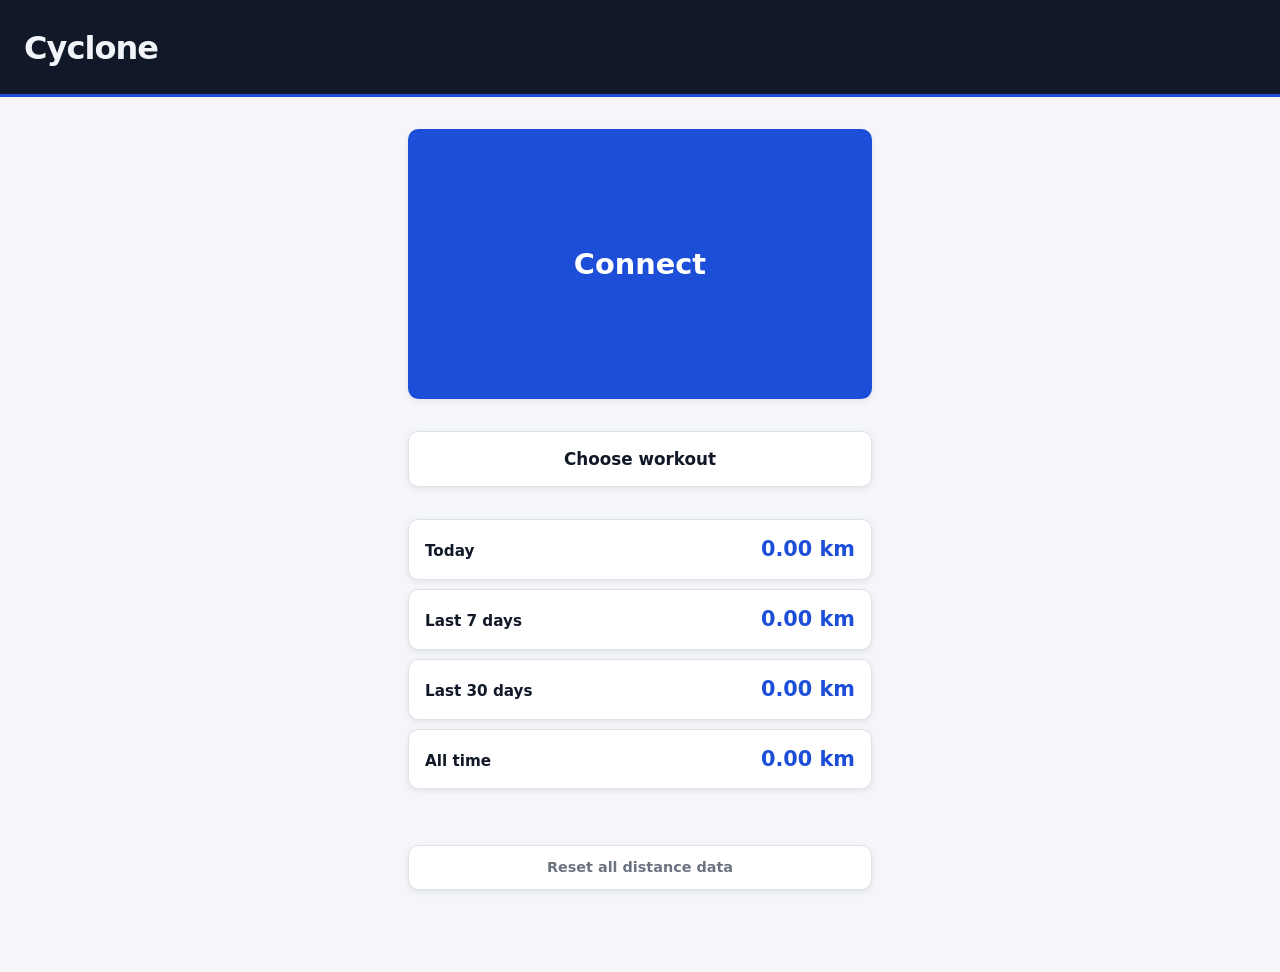
==== index.html @ 7801d795 "Simplify workout picker labels" ====
<!DOCTYPE html>
<html lang="en">
<head>
<meta charset="utf-8" />
<meta name="viewport" content="width=device-width, initial-scale=1" />
<meta name="color-scheme" content="light dark" />
<title>Cyclone</title>
<style>
  :root {
    --bg:       #f4f6f9;
    --fg:       #111827;
    --muted:    #6b7280;
    --accent:   #1d4ed8;
    --accent-fg:#ffffff;
    --border:   #dde2ea;
    --card:     #ffffff;
    --shadow:   0 2px 6px rgba(0,0,0,.08);
    --focus:    #dc2626;
    --radius:   .65rem;
    --header-bg:#111827;
    --header-fg:#f1f5f9;
    --danger:   #b91c1c;
  }
  @media (prefers-color-scheme: dark) {
    :root {
      --bg:       #0d1117;
      --fg:       #e6edf3;
      --muted:    #8b96a5;
      --accent:   #4493f8;
      --accent-fg:#040d21;
      --border:   #21262d;
      --card:     #161b22;
      --shadow:   0 2px 6px rgba(0,0,0,.45);
      --focus:    #f0b429;
      --header-bg:#010409;
      --header-fg:#e6edf3;
      --danger:   #ef4444;
    }
  }

  * { box-sizing: border-box; }
  body {
    margin: 0;
    background: var(--bg);
    color: var(--fg);
    font-family: system-ui, -apple-system, "Segoe UI", Arial, sans-serif;
    font-size: 1.05rem;
    line-height: 1.65;
  }

  #page-header {
    background: var(--header-bg);
    color: var(--header-fg);
    border-bottom: 3px solid var(--accent);
    padding: 1.4rem 1.5rem 1.2rem;
  }
  h1 {
    font-size: 2rem;
    font-weight: 800;
    letter-spacing: -.03em;
    margin: 0;
    color: var(--header-fg);
  }

  #page-main { max-width: 32rem; margin: 0 auto; padding: 2rem 1.5rem 4rem; }

  /* Big connect/stop button */
  #main-btn {
    font: inherit;
    font-weight: 800;
    font-size: 1.8rem;
    width: 100%;
    min-height: 30vh;
    padding: 1rem 1.5rem;
    border-radius: var(--radius);
    border: none;
    background: var(--accent);
    color: var(--accent-fg);
    box-shadow: var(--shadow);
    cursor: pointer;
    transition: opacity .15s, background .15s;
    margin-bottom: 2rem;
  }
  #main-btn.stop-mode { background: var(--danger); color: #fff; }
  #main-btn:hover:not(:disabled) { opacity: .85; }
  #main-btn:disabled { opacity: .38; cursor: default; }
  :focus-visible { outline: 3px solid var(--focus); outline-offset: 2px; }

  /* Workout audio */
  #audio-controls {
    display: grid;
    grid-template-columns: 1fr;
    gap: .75rem;
    margin-bottom: 2rem;
  }
  #audio-controls button {
    font: inherit;
    font-weight: 700;
    min-height: 3.5rem;
    padding: .7rem 1.2rem;
    border-radius: var(--radius);
    border: 1.5px solid var(--border);
    background: var(--card);
    color: var(--fg);
    box-shadow: var(--shadow);
    cursor: pointer;
  }
  #audio-controls button:hover { opacity: .75; }
  #play-btn {
    background: var(--accent) !important;
    color: var(--accent-fg) !important;
    border-color: var(--accent) !important;
  }
  [hidden] { display: none !important; }

  /* RPM display */
  #rpm-display {
    text-align: center;
    margin: 1rem 0 2rem;
  }
  #rpm-display[hidden] { display: none; }
  #rpm-label {
    font-size: .8rem;
    font-weight: 700;
    text-transform: uppercase;
    letter-spacing: .1em;
    color: var(--muted);
  }
  #rpm-value {
    font-size: 6rem;
    font-weight: 800;
    font-variant-numeric: tabular-nums;
    line-height: 1;
    color: var(--accent);
    letter-spacing: -.04em;
  }

  /* Distance stats */
  #stats { margin: 1.5rem 0; }
  .stat-row {
    display: flex;
    justify-content: space-between;
    align-items: baseline;
    padding: .75rem 1rem;
    background: var(--card);
    border: 1.5px solid var(--border);
    border-radius: var(--radius);
    box-shadow: var(--shadow);
    margin-bottom: .6rem;
  }
  .stat-label { font-weight: 600; font-size: .95rem; }
  .stat-value {
    font-size: 1.3rem;
    font-weight: 800;
    font-variant-numeric: tabular-nums;
    color: var(--accent);
  }

  /* Reset button */
  #reset-btn {
    font: inherit;
    font-weight: 600;
    font-size: .9rem;
    min-height: 2.8rem;
    padding: .55rem 1.2rem;
    border-radius: var(--radius);
    border: 1.5px solid var(--border);
    background: var(--card);
    color: var(--muted);
    box-shadow: var(--shadow);
    cursor: pointer;
    margin-top: 2rem;
    width: 100%;
    transition: opacity .15s;
  }
  #reset-btn:hover { opacity: .75; }

  .vh { position: absolute; width: 1px; height: 1px; overflow: hidden; clip: rect(0 0 0 0); white-space: nowrap; }
</style>
</head>
<body>
<div id="page-header">
  <h1>Cyclone</h1>
</div>

<div id="page-main">
  <button id="main-btn">Connect</button>

  <div id="audio-controls">
    <button id="choose-audio-btn" type="button">Choose workout</button>
    <input id="audio-file" type="file" accept="audio/mpeg,.mp3" hidden />
    <button id="play-btn" type="button" hidden>Play</button>
    <audio id="workout-audio" preload="metadata"></audio>
  </div>

  <div id="rpm-display" hidden>
    <div id="rpm-label">Cadence (RPM)</div>
    <div id="rpm-value">0</div>
  </div>

  <div id="stats">
    <div class="stat-row">
      <span class="stat-label">Today</span>
      <span class="stat-value" id="stat-today">0.00 km</span>
    </div>
    <div class="stat-row">
      <span class="stat-label">Last 7 days</span>
      <span class="stat-value" id="stat-week">0.00 km</span>
    </div>
    <div class="stat-row">
      <span class="stat-label">Last 30 days</span>
      <span class="stat-value" id="stat-month">0.00 km</span>
    </div>
    <div class="stat-row">
      <span class="stat-label">All time</span>
      <span class="stat-value" id="stat-alltime">0.00 km</span>
    </div>
  </div>

  <button id="reset-btn">Reset all distance data</button>
</div>

<p id="spoken" class="vh" aria-live="assertive" aria-atomic="true"></p>

<script>
"use strict";
const FTMS = 0x1826, IBD = 0x2ad2;
const $ = id => document.getElementById(id);

let device = null, char = null;
let connected = false;
let sessionDistanceM = 0;
let lastT = null;
let latestSpeed_kmh = 0;
let speakTimer = null;
let wakeLock = null;
let audioUrl = null;

async function acquireWakeLock() {
  if (!navigator.wakeLock) return;
  try { wakeLock = await navigator.wakeLock.request("screen"); } catch (e) {}
}
function releaseWakeLock() {
  if (wakeLock) { wakeLock.release(); wakeLock = null; }
}
// Re-acquire if the page becomes visible again (lock is dropped on page hide)
document.addEventListener("visibilitychange", () => {
  if (connected && document.visibilityState === "visible") acquireWakeLock();
});

function speak(text) {
  if (!text) return;
  const r = $("spoken");
  r.textContent = "";
  requestAnimationFrame(() => {
    r.textContent = text;
    // Clear after VoiceOver has had time to read it so it doesn't repeat on swipe
    clearTimeout(speakTimer);
    speakTimer = setTimeout(() => { r.textContent = ""; }, 6000);
  });
}

let lastBand = null;
function updateRpm(cadenceRpm) {
  const band = Math.round(cadenceRpm / 5) * 5;
  $("rpm-value").textContent = band;
  if (band !== lastBand) {
    lastBand = band;
    speak(`${band}`);
  }
}

function loadSessions() {
  try { const r = localStorage.getItem("cyclone-sessions"); if (r) return JSON.parse(r); } catch (e) {}
  return [];
}
function saveSessions(s) { localStorage.setItem("cyclone-sessions", JSON.stringify(s)); }
function todayStr() { return new Date().toISOString().slice(0, 10); }
function daysAgoStr(n) {
  const d = new Date(); d.setDate(d.getDate() - n);
  return d.toISOString().slice(0, 10);
}

function recordSession(km) {
  if (km <= 0) return;
  const sessions = loadSessions();
  sessions.push({ date: todayStr(), km: parseFloat(km.toFixed(3)) });
  saveSessions(sessions);
}

function computeStats() {
  const sessions = loadSessions();
  const today = todayStr(), seven = daysAgoStr(7), thirty = daysAgoStr(30);
  let todayKm = 0, weekKm = 0, monthKm = 0, allKm = 0;
  for (const s of sessions) {
    allKm += s.km;
    if (s.date === today) todayKm += s.km;
    if (s.date >= seven) weekKm += s.km;
    if (s.date >= thirty) monthKm += s.km;
  }
  return { todayKm, weekKm, monthKm, allKm };
}

function renderStats() {
  const { todayKm, weekKm, monthKm, allKm } = computeStats();
  $("stat-today").textContent   = `${todayKm.toFixed(2)} km`;
  $("stat-week").textContent    = `${weekKm.toFixed(2)} km`;
  $("stat-month").textContent   = `${monthKm.toFixed(2)} km`;
  $("stat-alltime").textContent = `${allKm.toFixed(2)} km`;
}

function parseBike(dv) {
  const flags = dv.getUint16(0, true); let o = 2; const out = {};
  const u16 = () => { const v = dv.getUint16(o, true); o += 2; return v; };
  const s16 = () => { const v = dv.getInt16(o, true); o += 2; return v; };
  const u24 = () => { const a = dv.getUint8(o), b = dv.getUint8(o+1), c = dv.getUint8(o+2); o += 3; return a|(b<<8)|(c<<16); };
  const u8  = () => { const v = dv.getUint8(o); o += 1; return v; };
  if (!(flags & 1))  out.speed_kmh   = u16() / 100;
  if (flags & 2)     u16();
  if (flags & 4)     out.cadence_rpm = u16() / 2;
  if (flags & 8)     u16();
  if (flags & 16)    out.distance_m  = u24();
  if (flags & 32)    s16();
  if (flags & 64)    out.power_w     = s16();
  if (flags & 128)   s16();
  if (flags & 256)   u16();
  if (flags & 512)   u8();
  return out;
}

function onData(e) {
  const m = parseBike(e.target.value);
  const now = performance.now() / 1000;
  if ("speed_kmh" in m) latestSpeed_kmh = m.speed_kmh;
  if ("cadence_rpm" in m) updateRpm(m.cadence_rpm);
  if ("distance_m" in m) {
    sessionDistanceM = m.distance_m;
  } else {
    const dt = lastT === null ? 0 : (now - lastT);
    if (dt > 0 && dt < 5) sessionDistanceM += (latestSpeed_kmh * 1000 / 3600) * dt;
  }
  lastT = now;
}

function setConnectedUI() {
  connected = true;
  acquireWakeLock();
  const btn = $("main-btn");
  btn.textContent = "Stop";
  btn.classList.add("stop-mode");
  btn.disabled = false;
  $("rpm-display").hidden = false;
  lastBand = null;
  $("rpm-value").textContent = "0";
}

function setDisconnectedUI() {
  connected = false;
  releaseWakeLock();
  const btn = $("main-btn");
  btn.textContent = "Connect";
  btn.classList.remove("stop-mode");
  btn.disabled = false;
  $("rpm-display").hidden = true;
}

function endSession() {
  const km = sessionDistanceM / 1000;
  recordSession(km);
  renderStats();
  speak(`Today: ${km.toFixed(2)} kilometres`);
}

async function connect() {
  if (!navigator.bluetooth) return;
  try {
    $("main-btn").disabled = true;
    const savedName = localStorage.getItem("cyclone-device-name");
    const filters = savedName
      ? [{ name: savedName }, { services: [FTMS] }, { namePrefix: "Sport01" }]
      : [{ services: [FTMS] }, { namePrefix: "Sport01" }];
    device = await navigator.bluetooth.requestDevice({ filters, optionalServices: [FTMS] });
    localStorage.setItem("cyclone-device-name", device.name || "");
    device.addEventListener("gattserverdisconnected", onUnexpectedDisconnect);
    const server = await device.gatt.connect();
    const svc    = await server.getPrimaryService(FTMS);
    char         = await svc.getCharacteristic(IBD);
    await char.startNotifications();
    char.addEventListener("characteristicvaluechanged", onData);
    sessionDistanceM = 0;
    lastT = null;
    latestSpeed_kmh = 0;
    setConnectedUI();
  } catch (err) {
    $("main-btn").disabled = false;
  }
}

function stop() {
  if (device && device.gatt && device.gatt.connected) {
    device.removeEventListener("gattserverdisconnected", onUnexpectedDisconnect);
    device.gatt.disconnect();
  }
  device = null; char = null;
  endSession();
  setDisconnectedUI();
}

function onUnexpectedDisconnect() {
  endSession();
  setDisconnectedUI();
}

function resetData() {
  localStorage.removeItem("cyclone-sessions");
  renderStats();
  speak("All distance data cleared.");
}

function chooseWorkout() {
  $("audio-file").click();
}

function loadWorkout(e) {
  const file = e.target.files && e.target.files[0];
  if (!file) return;

  const audio = $("workout-audio");
  audio.pause();
  if (audioUrl) URL.revokeObjectURL(audioUrl);
  audioUrl = URL.createObjectURL(file);
  audio.src = audioUrl;
  audio.load();

  const playBtn = $("play-btn");
  playBtn.textContent = "Play";
  playBtn.hidden = false;
  playBtn.setAttribute("aria-label", `Play ${workoutName(file)}`);
}

function workoutName(file) {
  return file.name.replace(/\.mp3$/i, "");
}

async function togglePlayback() {
  const audio = $("workout-audio");
  const playBtn = $("play-btn");
  if (audio.paused) {
    try { await audio.play(); } catch (e) {}
  } else {
    audio.pause();
  }
}

function updatePlaybackButton() {
  const audio = $("workout-audio");
  const playBtn = $("play-btn");
  const file = $("audio-file").files && $("audio-file").files[0];
  const action = audio.paused ? "Play" : "Pause";
  playBtn.textContent = action;
  playBtn.setAttribute("aria-label", file ? `${action} ${workoutName(file)}` : action);
}

$("main-btn").addEventListener("click", () => { if (connected) stop(); else connect(); });
$("reset-btn").addEventListener("click", resetData);
$("choose-audio-btn").addEventListener("click", chooseWorkout);
$("audio-file").addEventListener("change", loadWorkout);
$("play-btn").addEventListener("click", togglePlayback);
$("workout-audio").addEventListener("play", updatePlaybackButton);
$("workout-audio").addEventListener("pause", updatePlaybackButton);
$("workout-audio").addEventListener("ended", updatePlaybackButton);
renderStats();
</script>
</body>
</html>
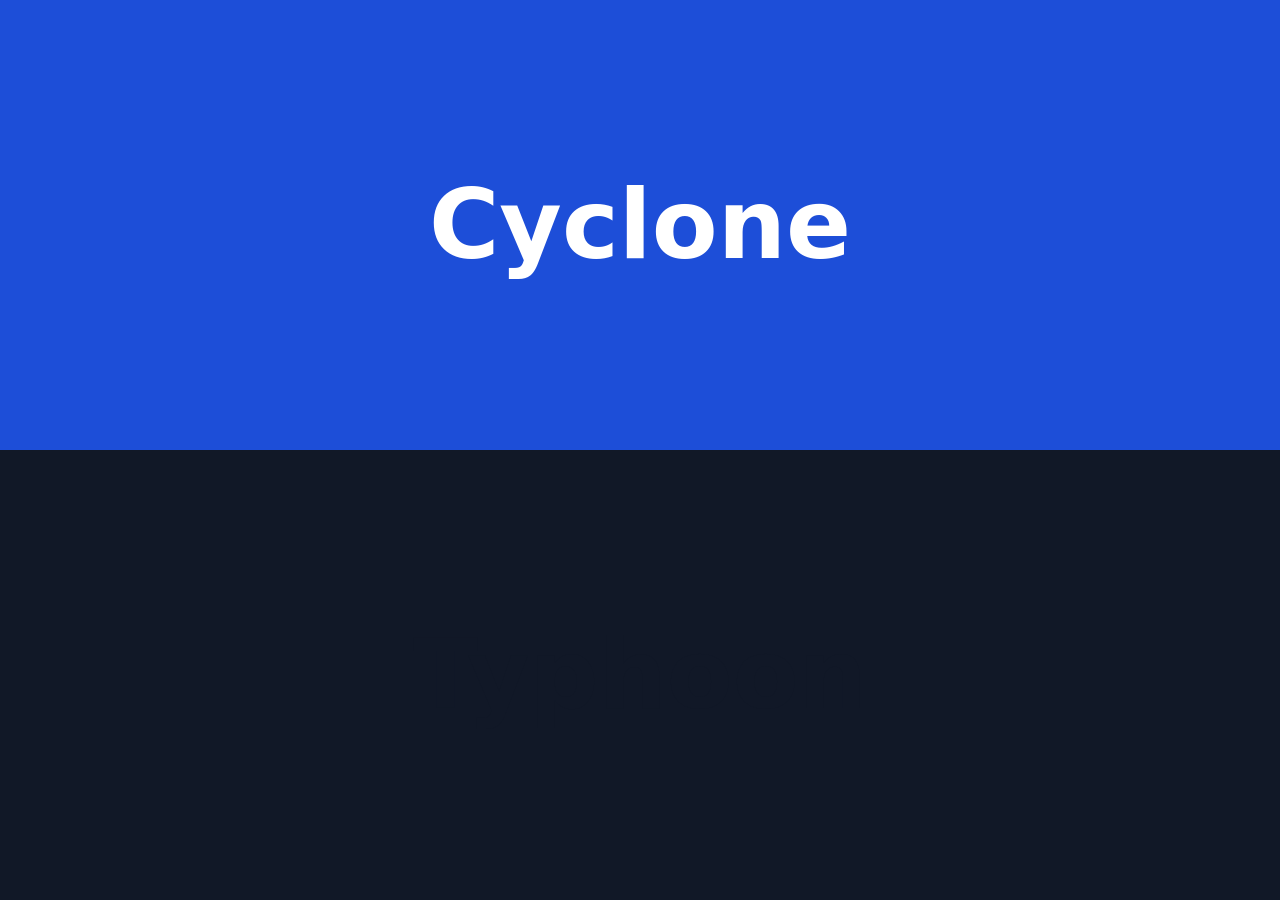
==== commit ef7dc55a: "Combine Cyclone and Typhoon under one home" ====
--- a/index.html
+++ b/index.html
@@ -7,469 +7,48 @@
 <title>Cyclone</title>
 <style>
   :root {
-    --bg:       #f4f6f9;
-    --fg:       #111827;
-    --muted:    #6b7280;
-    --accent:   #1d4ed8;
-    --accent-fg:#ffffff;
-    --border:   #dde2ea;
-    --card:     #ffffff;
-    --shadow:   0 2px 6px rgba(0,0,0,.08);
-    --focus:    #dc2626;
-    --radius:   .65rem;
-    --header-bg:#111827;
-    --header-fg:#f1f5f9;
-    --danger:   #b91c1c;
+    --bg: #f4f6f9;
+    --fg: #111827;
+    --accent: #1d4ed8;
+    --accent-fg: #ffffff;
+    --second: #111827;
   }
   @media (prefers-color-scheme: dark) {
     :root {
-      --bg:       #0d1117;
-      --fg:       #e6edf3;
-      --muted:    #8b96a5;
-      --accent:   #4493f8;
-      --accent-fg:#040d21;
-      --border:   #21262d;
-      --card:     #161b22;
-      --shadow:   0 2px 6px rgba(0,0,0,.45);
-      --focus:    #f0b429;
-      --header-bg:#010409;
-      --header-fg:#e6edf3;
-      --danger:   #ef4444;
+      --bg: #05080d;
+      --fg: #f3f4f6;
+      --accent: #60a5fa;
+      --accent-fg: #07111f;
+      --second: #161b22;
     }
   }
-
   * { box-sizing: border-box; }
-  body {
-    margin: 0;
-    background: var(--bg);
-    color: var(--fg);
-    font-family: system-ui, -apple-system, "Segoe UI", Arial, sans-serif;
-    font-size: 1.05rem;
-    line-height: 1.65;
+  html, body { width: 100%; height: 100%; margin: 0; }
+  body { background: var(--bg); }
+  main {
+    display: grid;
+    grid-template-rows: 1fr 1fr;
+    width: 100%;
+    min-height: 100%;
   }
-
-  #page-header {
-    background: var(--header-bg);
-    color: var(--header-fg);
-    border-bottom: 3px solid var(--accent);
-    padding: 1.4rem 1.5rem 1.2rem;
-  }
-  h1 {
-    font-size: 2rem;
-    font-weight: 800;
-    letter-spacing: -.03em;
-    margin: 0;
-    color: var(--header-fg);
-  }
-
-  #page-main { max-width: 32rem; margin: 0 auto; padding: 2rem 1.5rem 4rem; }
-
-  /* Big connect/stop button */
-  #main-btn {
-    font: inherit;
-    font-weight: 800;
-    font-size: 1.8rem;
+  button {
     width: 100%;
-    min-height: 30vh;
-    padding: 1rem 1.5rem;
-    border-radius: var(--radius);
-    border: none;
+    min-height: 50vh;
+    border: 0;
+    border-radius: 0;
     background: var(--accent);
     color: var(--accent-fg);
-    box-shadow: var(--shadow);
-    cursor: pointer;
-    transition: opacity .15s, background .15s;
-    margin-bottom: 2rem;
-  }
-  #main-btn.stop-mode { background: var(--danger); color: #fff; }
-  #main-btn:hover:not(:disabled) { opacity: .85; }
-  #main-btn:disabled { opacity: .38; cursor: default; }
-  :focus-visible { outline: 3px solid var(--focus); outline-offset: 2px; }
-
-  /* Workout audio */
-  #audio-controls {
-    display: grid;
-    grid-template-columns: 1fr;
-    gap: .75rem;
-    margin-bottom: 2rem;
-  }
-  #audio-controls button {
-    font: inherit;
-    font-weight: 700;
-    min-height: 3.5rem;
-    padding: .7rem 1.2rem;
-    border-radius: var(--radius);
-    border: 1.5px solid var(--border);
-    background: var(--card);
-    color: var(--fg);
-    box-shadow: var(--shadow);
+    font: 900 clamp(2.5rem, 12vw, 6rem)/1 system-ui, -apple-system, "Segoe UI", Arial, sans-serif;
     cursor: pointer;
   }
-  #audio-controls button:hover { opacity: .75; }
-  #play-btn {
-    background: var(--accent) !important;
-    color: var(--accent-fg) !important;
-    border-color: var(--accent) !important;
-  }
-  [hidden] { display: none !important; }
-
-  /* RPM display */
-  #rpm-display {
-    text-align: center;
-    margin: 1rem 0 2rem;
-  }
-  #rpm-display[hidden] { display: none; }
-  #rpm-label {
-    font-size: .8rem;
-    font-weight: 700;
-    text-transform: uppercase;
-    letter-spacing: .1em;
-    color: var(--muted);
-  }
-  #rpm-value {
-    font-size: 6rem;
-    font-weight: 800;
-    font-variant-numeric: tabular-nums;
-    line-height: 1;
-    color: var(--accent);
-    letter-spacing: -.04em;
-  }
-
-  /* Distance stats */
-  #stats { margin: 1.5rem 0; }
-  .stat-row {
-    display: flex;
-    justify-content: space-between;
-    align-items: baseline;
-    padding: .75rem 1rem;
-    background: var(--card);
-    border: 1.5px solid var(--border);
-    border-radius: var(--radius);
-    box-shadow: var(--shadow);
-    margin-bottom: .6rem;
-  }
-  .stat-label { font-weight: 600; font-size: .95rem; }
-  .stat-value {
-    font-size: 1.3rem;
-    font-weight: 800;
-    font-variant-numeric: tabular-nums;
-    color: var(--accent);
-  }
-
-  /* Reset button */
-  #reset-btn {
-    font: inherit;
-    font-weight: 600;
-    font-size: .9rem;
-    min-height: 2.8rem;
-    padding: .55rem 1.2rem;
-    border-radius: var(--radius);
-    border: 1.5px solid var(--border);
-    background: var(--card);
-    color: var(--muted);
-    box-shadow: var(--shadow);
-    cursor: pointer;
-    margin-top: 2rem;
-    width: 100%;
-    transition: opacity .15s;
-  }
-  #reset-btn:hover { opacity: .75; }
-
-  .vh { position: absolute; width: 1px; height: 1px; overflow: hidden; clip: rect(0 0 0 0); white-space: nowrap; }
+  button:last-child { background: var(--second); color: var(--fg); }
+  button:focus-visible { outline: .35rem solid #f0b429; outline-offset: -.35rem; }
 </style>
 </head>
 <body>
-<div id="page-header">
-  <h1>Cyclone</h1>
-</div>
-
-<div id="page-main">
-  <button id="main-btn">Connect</button>
-
-  <div id="audio-controls">
-    <button id="choose-audio-btn" type="button">Choose workout</button>
-    <input id="audio-file" type="file" accept="audio/mpeg,.mp3" hidden />
-    <button id="play-btn" type="button" hidden>Play</button>
-    <audio id="workout-audio" preload="metadata"></audio>
-  </div>
-
-  <div id="rpm-display" hidden>
-    <div id="rpm-label">Cadence (RPM)</div>
-    <div id="rpm-value">0</div>
-  </div>
-
-  <div id="stats">
-    <div class="stat-row">
-      <span class="stat-label">Today</span>
-      <span class="stat-value" id="stat-today">0.00 km</span>
-    </div>
-    <div class="stat-row">
-      <span class="stat-label">Last 7 days</span>
-      <span class="stat-value" id="stat-week">0.00 km</span>
-    </div>
-    <div class="stat-row">
-      <span class="stat-label">Last 30 days</span>
-      <span class="stat-value" id="stat-month">0.00 km</span>
-    </div>
-    <div class="stat-row">
-      <span class="stat-label">All time</span>
-      <span class="stat-value" id="stat-alltime">0.00 km</span>
-    </div>
-  </div>
-
-  <button id="reset-btn">Reset all distance data</button>
-</div>
-
-<p id="spoken" class="vh" aria-live="assertive" aria-atomic="true"></p>
-
-<script>
-"use strict";
-const FTMS = 0x1826, IBD = 0x2ad2;
-const $ = id => document.getElementById(id);
-
-let device = null, char = null;
-let connected = false;
-let sessionDistanceM = 0;
-let lastT = null;
-let latestSpeed_kmh = 0;
-let speakTimer = null;
-let wakeLock = null;
-let audioUrl = null;
-
-async function acquireWakeLock() {
-  if (!navigator.wakeLock) return;
-  try { wakeLock = await navigator.wakeLock.request("screen"); } catch (e) {}
-}
-function releaseWakeLock() {
-  if (wakeLock) { wakeLock.release(); wakeLock = null; }
-}
-// Re-acquire if the page becomes visible again (lock is dropped on page hide)
-document.addEventListener("visibilitychange", () => {
-  if (connected && document.visibilityState === "visible") acquireWakeLock();
-});
-
-function speak(text) {
-  if (!text) return;
-  const r = $("spoken");
-  r.textContent = "";
-  requestAnimationFrame(() => {
-    r.textContent = text;
-    // Clear after VoiceOver has had time to read it so it doesn't repeat on swipe
-    clearTimeout(speakTimer);
-    speakTimer = setTimeout(() => { r.textContent = ""; }, 6000);
-  });
-}
-
-let lastBand = null;
-function updateRpm(cadenceRpm) {
-  const band = Math.round(cadenceRpm / 5) * 5;
-  $("rpm-value").textContent = band;
-  if (band !== lastBand) {
-    lastBand = band;
-    speak(`${band}`);
-  }
-}
-
-function loadSessions() {
-  try { const r = localStorage.getItem("cyclone-sessions"); if (r) return JSON.parse(r); } catch (e) {}
-  return [];
-}
-function saveSessions(s) { localStorage.setItem("cyclone-sessions", JSON.stringify(s)); }
-function todayStr() { return new Date().toISOString().slice(0, 10); }
-function daysAgoStr(n) {
-  const d = new Date(); d.setDate(d.getDate() - n);
-  return d.toISOString().slice(0, 10);
-}
-
-function recordSession(km) {
-  if (km <= 0) return;
-  const sessions = loadSessions();
-  sessions.push({ date: todayStr(), km: parseFloat(km.toFixed(3)) });
-  saveSessions(sessions);
-}
-
-function computeStats() {
-  const sessions = loadSessions();
-  const today = todayStr(), seven = daysAgoStr(7), thirty = daysAgoStr(30);
-  let todayKm = 0, weekKm = 0, monthKm = 0, allKm = 0;
-  for (const s of sessions) {
-    allKm += s.km;
-    if (s.date === today) todayKm += s.km;
-    if (s.date >= seven) weekKm += s.km;
-    if (s.date >= thirty) monthKm += s.km;
-  }
-  return { todayKm, weekKm, monthKm, allKm };
-}
-
-function renderStats() {
-  const { todayKm, weekKm, monthKm, allKm } = computeStats();
-  $("stat-today").textContent   = `${todayKm.toFixed(2)} km`;
-  $("stat-week").textContent    = `${weekKm.toFixed(2)} km`;
-  $("stat-month").textContent   = `${monthKm.toFixed(2)} km`;
-  $("stat-alltime").textContent = `${allKm.toFixed(2)} km`;
-}
-
-function parseBike(dv) {
-  const flags = dv.getUint16(0, true); let o = 2; const out = {};
-  const u16 = () => { const v = dv.getUint16(o, true); o += 2; return v; };
-  const s16 = () => { const v = dv.getInt16(o, true); o += 2; return v; };
-  const u24 = () => { const a = dv.getUint8(o), b = dv.getUint8(o+1), c = dv.getUint8(o+2); o += 3; return a|(b<<8)|(c<<16); };
-  const u8  = () => { const v = dv.getUint8(o); o += 1; return v; };
-  if (!(flags & 1))  out.speed_kmh   = u16() / 100;
-  if (flags & 2)     u16();
-  if (flags & 4)     out.cadence_rpm = u16() / 2;
-  if (flags & 8)     u16();
-  if (flags & 16)    out.distance_m  = u24();
-  if (flags & 32)    s16();
-  if (flags & 64)    out.power_w     = s16();
-  if (flags & 128)   s16();
-  if (flags & 256)   u16();
-  if (flags & 512)   u8();
-  return out;
-}
-
-function onData(e) {
-  const m = parseBike(e.target.value);
-  const now = performance.now() / 1000;
-  if ("speed_kmh" in m) latestSpeed_kmh = m.speed_kmh;
-  if ("cadence_rpm" in m) updateRpm(m.cadence_rpm);
-  if ("distance_m" in m) {
-    sessionDistanceM = m.distance_m;
-  } else {
-    const dt = lastT === null ? 0 : (now - lastT);
-    if (dt > 0 && dt < 5) sessionDistanceM += (latestSpeed_kmh * 1000 / 3600) * dt;
-  }
-  lastT = now;
-}
-
-function setConnectedUI() {
-  connected = true;
-  acquireWakeLock();
-  const btn = $("main-btn");
-  btn.textContent = "Stop";
-  btn.classList.add("stop-mode");
-  btn.disabled = false;
-  $("rpm-display").hidden = false;
-  lastBand = null;
-  $("rpm-value").textContent = "0";
-}
-
-function setDisconnectedUI() {
-  connected = false;
-  releaseWakeLock();
-  const btn = $("main-btn");
-  btn.textContent = "Connect";
-  btn.classList.remove("stop-mode");
-  btn.disabled = false;
-  $("rpm-display").hidden = true;
-}
-
-function endSession() {
-  const km = sessionDistanceM / 1000;
-  recordSession(km);
-  renderStats();
-  speak(`Today: ${km.toFixed(2)} kilometres`);
-}
-
-async function connect() {
-  if (!navigator.bluetooth) return;
-  try {
-    $("main-btn").disabled = true;
-    const savedName = localStorage.getItem("cyclone-device-name");
-    const filters = savedName
-      ? [{ name: savedName }, { services: [FTMS] }, { namePrefix: "Sport01" }]
-      : [{ services: [FTMS] }, { namePrefix: "Sport01" }];
-    device = await navigator.bluetooth.requestDevice({ filters, optionalServices: [FTMS] });
-    localStorage.setItem("cyclone-device-name", device.name || "");
-    device.addEventListener("gattserverdisconnected", onUnexpectedDisconnect);
-    const server = await device.gatt.connect();
-    const svc    = await server.getPrimaryService(FTMS);
-    char         = await svc.getCharacteristic(IBD);
-    await char.startNotifications();
-    char.addEventListener("characteristicvaluechanged", onData);
-    sessionDistanceM = 0;
-    lastT = null;
-    latestSpeed_kmh = 0;
-    setConnectedUI();
-  } catch (err) {
-    $("main-btn").disabled = false;
-  }
-}
-
-function stop() {
-  if (device && device.gatt && device.gatt.connected) {
-    device.removeEventListener("gattserverdisconnected", onUnexpectedDisconnect);
-    device.gatt.disconnect();
-  }
-  device = null; char = null;
-  endSession();
-  setDisconnectedUI();
-}
-
-function onUnexpectedDisconnect() {
-  endSession();
-  setDisconnectedUI();
-}
-
-function resetData() {
-  localStorage.removeItem("cyclone-sessions");
-  renderStats();
-  speak("All distance data cleared.");
-}
-
-function chooseWorkout() {
-  $("audio-file").click();
-}
-
-function loadWorkout(e) {
-  const file = e.target.files && e.target.files[0];
-  if (!file) return;
-
-  const audio = $("workout-audio");
-  audio.pause();
-  if (audioUrl) URL.revokeObjectURL(audioUrl);
-  audioUrl = URL.createObjectURL(file);
-  audio.src = audioUrl;
-  audio.load();
-
-  const playBtn = $("play-btn");
-  playBtn.textContent = "Play";
-  playBtn.hidden = false;
-  playBtn.setAttribute("aria-label", `Play ${workoutName(file)}`);
-}
-
-function workoutName(file) {
-  return file.name.replace(/\.mp3$/i, "");
-}
-
-async function togglePlayback() {
-  const audio = $("workout-audio");
-  const playBtn = $("play-btn");
-  if (audio.paused) {
-    try { await audio.play(); } catch (e) {}
-  } else {
-    audio.pause();
-  }
-}
-
-function updatePlaybackButton() {
-  const audio = $("workout-audio");
-  const playBtn = $("play-btn");
-  const file = $("audio-file").files && $("audio-file").files[0];
-  const action = audio.paused ? "Play" : "Pause";
-  playBtn.textContent = action;
-  playBtn.setAttribute("aria-label", file ? `${action} ${workoutName(file)}` : action);
-}
-
-$("main-btn").addEventListener("click", () => { if (connected) stop(); else connect(); });
-$("reset-btn").addEventListener("click", resetData);
-$("choose-audio-btn").addEventListener("click", chooseWorkout);
-$("audio-file").addEventListener("change", loadWorkout);
-$("play-btn").addEventListener("click", togglePlayback);
-$("workout-audio").addEventListener("play", updatePlaybackButton);
-$("workout-audio").addEventListener("pause", updatePlaybackButton);
-$("workout-audio").addEventListener("ended", updatePlaybackButton);
-renderStats();
-</script>
+<main>
+  <button type="button" onclick="location.href='cyclone/'">Cyclone</button>
+  <button type="button" onclick="location.href='typhoon/'">Typhoon</button>
+</main>
 </body>
 </html>
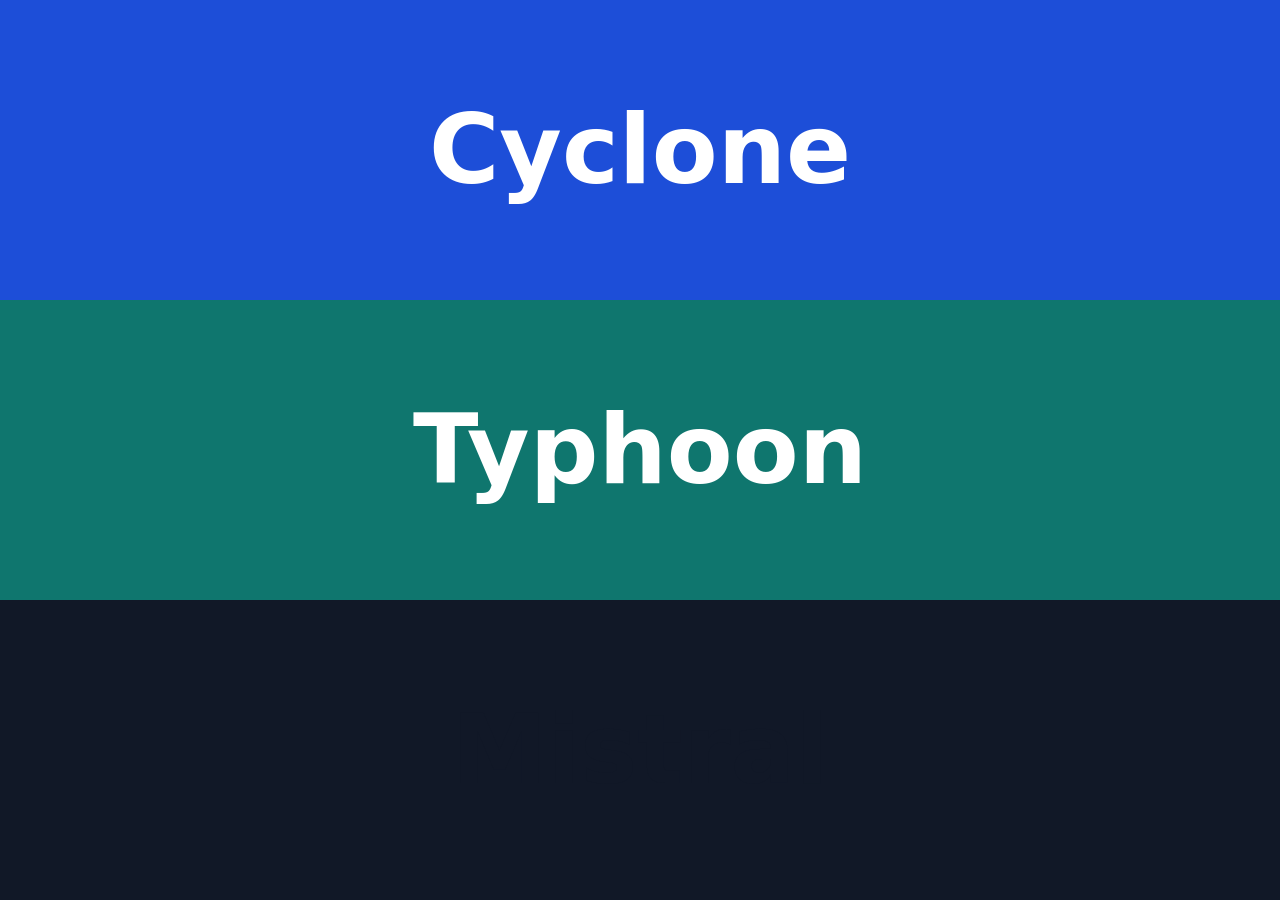
==== commit 9a6c1cb1: "Add Mistral distance-targeted workouts" ====
--- a/index.html
+++ b/index.html
@@ -25,15 +25,15 @@
   * { box-sizing: border-box; }
   html, body { width: 100%; height: 100%; margin: 0; }
   body { background: var(--bg); }
-  main {
+  #launcher {
     display: grid;
-    grid-template-rows: 1fr 1fr;
+    grid-template-rows: repeat(3, 1fr);
     width: 100%;
     min-height: 100%;
   }
   button {
     width: 100%;
-    min-height: 50vh;
+    min-height: calc(100vh / 3);
     border: 0;
     border-radius: 0;
     background: var(--accent);
@@ -41,14 +41,16 @@
     font: 900 clamp(2.5rem, 12vw, 6rem)/1 system-ui, -apple-system, "Segoe UI", Arial, sans-serif;
     cursor: pointer;
   }
+  button:nth-child(2) { background: #0f766e; color: #ffffff; }
   button:last-child { background: var(--second); color: var(--fg); }
   button:focus-visible { outline: .35rem solid #f0b429; outline-offset: -.35rem; }
 </style>
 </head>
 <body>
-<main>
+<div id="launcher">
   <button type="button" onclick="location.href='cyclone/'">Cyclone</button>
   <button type="button" onclick="location.href='typhoon/'">Typhoon</button>
-</main>
+  <button type="button" onclick="location.href='mistral/'">Mistral</button>
+</div>
 </body>
 </html>
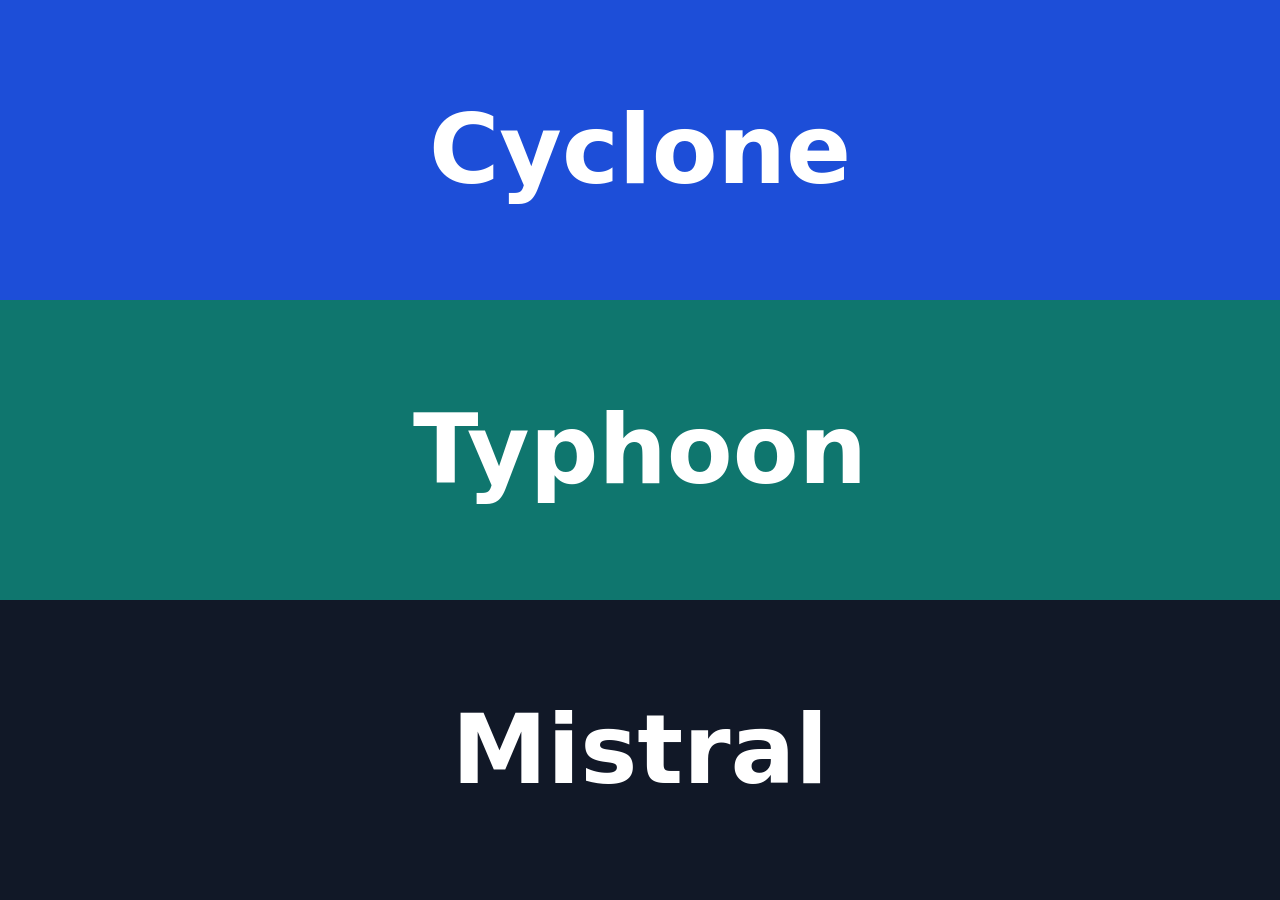
==== commit 0cd1d95d: "Combine workout sections with one persistent Bluetooth connection" ====
--- a/index.html
+++ b/index.html
@@ -5,52 +5,199 @@
 <meta name="viewport" content="width=device-width, initial-scale=1" />
 <meta name="color-scheme" content="light dark" />
 <title>Cyclone</title>
-<style>
-  :root {
-    --bg: #f4f6f9;
-    --fg: #111827;
-    --accent: #1d4ed8;
-    --accent-fg: #ffffff;
-    --second: #111827;
-  }
-  @media (prefers-color-scheme: dark) {
-    :root {
-      --bg: #05080d;
-      --fg: #f3f4f6;
-      --accent: #60a5fa;
-      --accent-fg: #07111f;
-      --second: #161b22;
-    }
-  }
-  * { box-sizing: border-box; }
-  html, body { width: 100%; height: 100%; margin: 0; }
-  body { background: var(--bg); }
-  #launcher {
-    display: grid;
-    grid-template-rows: repeat(3, 1fr);
-    width: 100%;
-    min-height: 100%;
-  }
-  button {
-    width: 100%;
-    min-height: calc(100vh / 3);
-    border: 0;
-    border-radius: 0;
-    background: var(--accent);
-    color: var(--accent-fg);
-    font: 900 clamp(2.5rem, 12vw, 6rem)/1 system-ui, -apple-system, "Segoe UI", Arial, sans-serif;
-    cursor: pointer;
-  }
-  button:nth-child(2) { background: #0f766e; color: #ffffff; }
-  button:last-child { background: var(--second); color: var(--fg); }
-  button:focus-visible { outline: .35rem solid #f0b429; outline-offset: -.35rem; }
-</style>
+<link rel="stylesheet" href="app.css?v=b545cc4811be" />
 </head>
 <body>
 <div id="launcher">
-  <button type="button" onclick="location.href='cyclone/'">Cyclone</button>
-  <button type="button" onclick="location.href='typhoon/'">Typhoon</button>
-  <button type="button" onclick="location.href='mistral/'">Mistral</button>
-</div>
+  <button type="button" id="open-cyclone" data-section="cyclone">Cyclone</button>
+  <button type="button" id="open-typhoon" data-section="typhoon">Typhoon</button>
+  <button type="button" id="open-mistral" data-section="mistral">Mistral</button>
+</div>
+<div id="cyclone-section" class="workout-section" hidden>
+<div id="cyclone-page-header">
+  <div id="cyclone-header-inner">
+    <button id="cyclone-home-btn" type="button">Back</button>
+    <h1>Cyclone</h1>
+  </div>
+</div>
+
+<div id="cyclone-page-main">
+  <button id="cyclone-main-btn">Connect</button>
+
+  <div id="cyclone-audio-controls">
+    <button id="cyclone-choose-audio-btn" type="button">Choose workout</button>
+    <input id="cyclone-audio-file" type="file" accept="audio/mpeg,.mp3" hidden />
+    <button id="cyclone-play-btn" type="button" hidden>Play</button>
+    <audio id="cyclone-workout-audio" preload="metadata"></audio>
+    <p id="cyclone-audio-status" hidden></p>
+  </div>
+
+  <div id="cyclone-rpm-display" hidden>
+    <div id="cyclone-rpm-label">Cadence (RPM)</div>
+    <div id="cyclone-rpm-value">0</div>
+  </div>
+
+  <div id="cyclone-stats">
+    <div class="stat-row">
+      <span class="stat-label">Today</span>
+      <span class="stat-value" id="cyclone-stat-today">0.00 km</span>
+    </div>
+    <div class="stat-row">
+      <span class="stat-label">Last 7 days</span>
+      <span class="stat-value" id="cyclone-stat-week">0.00 km</span>
+    </div>
+    <div class="stat-row">
+      <span class="stat-label">Last 30 days</span>
+      <span class="stat-value" id="cyclone-stat-month">0.00 km</span>
+    </div>
+    <div class="stat-row">
+      <span class="stat-label">All time</span>
+      <span class="stat-value" id="cyclone-stat-alltime">0.00 km</span>
+    </div>
+  </div>
+
+  <button id="cyclone-reset-btn">Reset all distance data</button>
+</div>
+
+<p id="cyclone-spoken" class="vh" aria-live="assertive" aria-atomic="true"></p>
+</div>
+
+<div id="typhoon-section" class="workout-section" hidden>
+<div id="typhoon-spoken" class="vh" aria-live="assertive" aria-atomic="true"></div>
+<audio id="typhoon-music" preload="auto"></audio>
+<audio id="typhoon-music-preload" preload="auto"></audio>
+
+<div id="typhoon-page-header">
+  <div id="typhoon-header-inner">
+    <button id="typhoon-home-btn" type="button">Back</button>
+    <h1>Typhoon</h1>
+  </div>
+</div>
+
+<div id="typhoon-page-main">
+  <section id="typhoon-setup-section">
+    <div id="typhoon-duration-grid" class="duration-grid">
+      <button class="duration-choice" type="button" data-minutes="3">3 minutes</button>
+      <button class="duration-choice" type="button" data-minutes="5">5 minutes</button>
+      <button class="duration-choice" type="button" data-minutes="8">8 minutes</button>
+      <button class="duration-choice" type="button" data-minutes="10">10 minutes</button>
+    </div>
+    <p id="typhoon-unsupported" class="vh" hidden>This browser does not provide Web Bluetooth.</p>
+  </section>
+
+  <button id="typhoon-main-action" type="button" hidden>Connect</button>
+
+  <section id="typhoon-countdown-section" hidden>
+    <div id="typhoon-countdown" aria-hidden="true">3</div>
+  </section>
+
+  <section id="typhoon-workout-section" hidden>
+    <div id="typhoon-workout-clock" aria-label="Time remaining">0:00</div>
+    <div id="typhoon-countdown-message" aria-hidden="true" hidden></div>
+    <div id="typhoon-cadence-display">
+      <div id="typhoon-cadence-label">Cadence (RPM)</div>
+      <div id="typhoon-live-cadence-value">0</div>
+    </div>
+    <div class="workout-actions">
+      <button id="typhoon-next-song" type="button">Next song</button>
+    </div>
+  </section>
+
+  <section id="typhoon-results-section" hidden>
+    <h2 id="typhoon-results-heading" tabindex="-1">Workout results</h2>
+    <ul id="typhoon-comparison-list" class="comparison-list"></ul>
+  </section>
+
+  <section id="typhoon-distance-section" hidden>
+    <h2 id="typhoon-distance-heading">Distance</h2>
+    <div class="stat-row"><span class="stat-label">This workout</span><span class="stat-value" id="typhoon-distance-workout">0.00 kilometres</span></div>
+    <div class="stat-row"><span class="stat-label">Last 7 days</span><span class="stat-value" id="typhoon-distance-week">0.00 kilometres</span></div>
+    <div class="stat-row"><span class="stat-label">Last 30 days</span><span class="stat-value" id="typhoon-distance-month">0.00 kilometres</span></div>
+    <div class="stat-row"><span class="stat-label">All time</span><span class="stat-value" id="typhoon-distance-all">0.00 kilometres</span></div>
+  </section>
+
+  <div id="typhoon-post-workout-actions" hidden>
+    <button id="typhoon-another-workout" type="button">Another workout</button>
+    <button id="typhoon-reset-history" type="button">Reset all data</button>
+    <form id="typhoon-weight-editor" hidden>
+      <label for="typhoon-weight-kg-input">Weight in kilograms</label>
+      <input id="typhoon-weight-kg-input" type="number" inputmode="decimal" min="30" max="250" step="0.1" />
+      <div class="weight-actions">
+        <button type="submit">Save weight</button>
+        <button id="typhoon-cancel-weight" type="button">Cancel</button>
+      </div>
+    </form>
+    <button id="typhoon-update-weight" type="button">Update weight</button>
+  </div>
+</div>
+</div>
+
+<div id="mistral-section" class="workout-section" hidden>
+<div id="mistral-page-header">
+  <div id="mistral-header-inner">
+    <button id="mistral-home-btn" type="button">Back</button>
+    <h1>Mistral</h1>
+  </div>
+</div>
+
+<div id="mistral-page-main">
+  <div id="mistral-distance-setup">
+    <div class="distance-grid" aria-label="Choose distance">
+      <button class="distance-choice" type="button" data-distance="5">5 miles</button>
+      <button class="distance-choice" type="button" data-distance="10">10 miles</button>
+      <button class="distance-choice" type="button" data-distance="15">15 miles</button>
+      <button class="distance-choice" type="button" data-distance="20">20 miles</button>
+      <button class="distance-choice" type="button" data-distance="25">25 miles</button>
+      <button class="distance-choice" type="button" data-distance="30">30 miles</button>
+    </div>
+    <button id="mistral-unit-btn" type="button">Switch to KM</button>
+  </div>
+  <div id="mistral-workout-screen" hidden>
+  <button id="mistral-main-btn">Connect</button>
+
+  <div id="mistral-audio-controls">
+    <button id="mistral-choose-audio-btn" type="button">Choose workout</button>
+    <input id="mistral-audio-file" type="file" accept="audio/mpeg,.mp3" hidden />
+    <button id="mistral-play-btn" type="button" hidden>Play</button>
+    <audio id="mistral-workout-audio" preload="metadata"></audio>
+    <p id="mistral-audio-status" hidden></p>
+  </div>
+
+  <p id="mistral-distance-progress"></p>
+
+  <div id="mistral-rpm-display" hidden>
+    <div id="mistral-rpm-label">Cadence (RPM)</div>
+    <div id="mistral-rpm-value">0</div>
+  </div>
+
+  <div id="mistral-stats">
+    <div class="stat-row">
+      <span class="stat-label">Today</span>
+      <span class="stat-value" id="mistral-stat-today">0.00 km</span>
+    </div>
+    <div class="stat-row">
+      <span class="stat-label">Last 7 days</span>
+      <span class="stat-value" id="mistral-stat-week">0.00 km</span>
+    </div>
+    <div class="stat-row">
+      <span class="stat-label">Last 30 days</span>
+      <span class="stat-value" id="mistral-stat-month">0.00 km</span>
+    </div>
+    <div class="stat-row">
+      <span class="stat-label">All time</span>
+      <span class="stat-value" id="mistral-stat-alltime">0.00 km</span>
+    </div>
+  </div>
+
+  <button id="mistral-reset-btn">Reset all distance data</button>
+  <button id="mistral-change-distance-btn" type="button">Choose distance</button>
+  </div>
+</div>
+
+<p id="mistral-cadence-spoken" class="vh" aria-live="polite" aria-atomic="true"></p>
+<p id="mistral-spoken" class="vh" aria-live="assertive" aria-atomic="true"></p>
+</div>
+
+<script src="app.js?v=b545cc4811be"></script>
 </body>
 </html>
--- a/app.css
+++ b/app.css
@@ -0,0 +1,536 @@
+
+  :root {
+    --bg: #f4f6f9;
+    --fg: #111827;
+    --accent: #1d4ed8;
+    --accent-fg: #ffffff;
+    --second: #111827;
+  }
+  @media (prefers-color-scheme: dark) {
+    :root {
+      --bg: #05080d;
+      --fg: #f3f4f6;
+      --accent: #60a5fa;
+      --accent-fg: #07111f;
+      --second: #161b22;
+    }
+  }
+  * { box-sizing: border-box; }
+  html, body { width: 100%; height: 100%; margin: 0; }
+  body { background: var(--bg); }
+  #launcher {
+    display: grid;
+    grid-template-rows: repeat(3, 1fr);
+    width: 100%;
+    min-height: 100%;
+  }
+  #launcher button {
+    width: 100%;
+    min-height: calc(100vh / 3);
+    border: 0;
+    border-radius: 0;
+    background: var(--accent);
+    color: var(--accent-fg);
+    font: 900 clamp(2.5rem, 12vw, 6rem)/1 system-ui, -apple-system, "Segoe UI", Arial, sans-serif;
+    cursor: pointer;
+  }
+  #launcher button:nth-child(2) { background: #0f766e; color: #ffffff; }
+  #launcher button:last-child { background: var(--second); color: #ffffff; }
+  #launcher button:focus-visible { outline: .35rem solid #f0b429; outline-offset: -.35rem; }
+
+[hidden] { display: none !important; }
+.workout-section { min-height: 100vh; }
+
+#cyclone-section {
+    --bg:       #f4f6f9;
+    --fg:       #111827;
+    --muted:    #6b7280;
+    --accent:   #1d4ed8;
+    --accent-fg:#ffffff;
+    --border:   #dde2ea;
+    --card:     #ffffff;
+    --shadow:   0 2px 6px rgba(0,0,0,.08);
+    --focus:    #dc2626;
+    --radius:   .65rem;
+    --header-bg:#111827;
+    --header-fg:#f1f5f9;
+    --danger:   #b91c1c;
+  }
+@media (prefers-color-scheme: dark) {#cyclone-section {
+      --bg:       #0d1117;
+      --fg:       #e6edf3;
+      --muted:    #8b96a5;
+      --accent:   #4493f8;
+      --accent-fg:#040d21;
+      --border:   #21262d;
+      --card:     #161b22;
+      --shadow:   0 2px 6px rgba(0,0,0,.45);
+      --focus:    #f0b429;
+      --header-bg:#010409;
+      --header-fg:#e6edf3;
+      --danger:   #ef4444;
+    }}
+#cyclone-section * { box-sizing: border-box; }
+#cyclone-section {
+    margin: 0;
+    background: var(--bg);
+    color: var(--fg);
+    font-family: system-ui, -apple-system, "Segoe UI", Arial, sans-serif;
+    font-size: 1.05rem;
+    line-height: 1.65;
+  }
+#cyclone-section #cyclone-page-header {
+    background: var(--header-bg);
+    color: var(--header-fg);
+    border-bottom: 3px solid var(--accent);
+    padding: 1.4rem 1.5rem 1.2rem;
+  }
+#cyclone-section #cyclone-header-inner { max-width: 32rem; margin: 0 auto; display: flex; align-items: center; gap: 1rem; }
+#cyclone-section #cyclone-home-btn {
+    min-height: 2.6rem;
+    padding: .35rem .8rem;
+    border: 1px solid currentColor;
+    border-radius: var(--radius);
+    background: transparent;
+    color: var(--header-fg);
+    font: inherit;
+    font-weight: 700;
+    cursor: pointer;
+  }
+#cyclone-section h1 {
+    font-size: 2rem;
+    font-weight: 800;
+    letter-spacing: -.03em;
+    margin: 0;
+    color: var(--header-fg);
+  }
+#cyclone-section #cyclone-page-main { max-width: 32rem; margin: 0 auto; padding: 2rem 1.5rem 4rem; }
+#cyclone-section #cyclone-main-btn {
+    font: inherit;
+    font-weight: 800;
+    font-size: 1.8rem;
+    width: 100%;
+    min-height: 30vh;
+    padding: 1rem 1.5rem;
+    border-radius: var(--radius);
+    border: none;
+    background: var(--accent);
+    color: var(--accent-fg);
+    box-shadow: var(--shadow);
+    cursor: pointer;
+    transition: opacity .15s, background .15s;
+    margin-bottom: 2rem;
+  }
+#cyclone-section #cyclone-main-btn.stop-mode { background: var(--danger); color: #fff; }
+#cyclone-section #cyclone-main-btn:hover:not(:disabled) { opacity: .85; }
+#cyclone-section #cyclone-main-btn:disabled { opacity: .38; cursor: default; }
+#cyclone-section :focus-visible { outline: 3px solid var(--focus); outline-offset: 2px; }
+#cyclone-section #cyclone-audio-controls {
+    display: grid;
+    grid-template-columns: 1fr;
+    gap: .75rem;
+    margin-bottom: 2rem;
+  }
+#cyclone-section #cyclone-audio-controls button {
+    font: inherit;
+    font-weight: 700;
+    min-height: 3.5rem;
+    padding: .7rem 1.2rem;
+    border-radius: var(--radius);
+    border: 1.5px solid var(--border);
+    background: var(--card);
+    color: var(--fg);
+    box-shadow: var(--shadow);
+    cursor: pointer;
+  }
+#cyclone-section #cyclone-audio-controls button:hover { opacity: .75; }
+#cyclone-section #cyclone-play-btn {
+    background: var(--accent) !important;
+    color: var(--accent-fg) !important;
+    border-color: var(--accent) !important;
+  }
+#cyclone-section [hidden] { display: none !important; }
+#cyclone-section #cyclone-rpm-display {
+    text-align: center;
+    margin: 1rem 0 2rem;
+  }
+#cyclone-section #cyclone-rpm-display[hidden] { display: none; }
+#cyclone-section #cyclone-rpm-label {
+    font-size: .8rem;
+    font-weight: 700;
+    text-transform: uppercase;
+    letter-spacing: .1em;
+    color: var(--muted);
+  }
+#cyclone-section #cyclone-rpm-value {
+    font-size: 6rem;
+    font-weight: 800;
+    font-variant-numeric: tabular-nums;
+    line-height: 1;
+    color: var(--accent);
+    letter-spacing: -.04em;
+  }
+#cyclone-section #cyclone-stats { margin: 1.5rem 0; }
+#cyclone-section .stat-row {
+    display: flex;
+    justify-content: space-between;
+    align-items: baseline;
+    padding: .75rem 1rem;
+    background: var(--card);
+    border: 1.5px solid var(--border);
+    border-radius: var(--radius);
+    box-shadow: var(--shadow);
+    margin-bottom: .6rem;
+  }
+#cyclone-section .stat-label { font-weight: 600; font-size: .95rem; }
+#cyclone-section .stat-value {
+    font-size: 1.3rem;
+    font-weight: 800;
+    font-variant-numeric: tabular-nums;
+    color: var(--accent);
+  }
+#cyclone-section #cyclone-reset-btn {
+    font: inherit;
+    font-weight: 600;
+    font-size: .9rem;
+    min-height: 2.8rem;
+    padding: .55rem 1.2rem;
+    border-radius: var(--radius);
+    border: 1.5px solid var(--border);
+    background: var(--card);
+    color: var(--muted);
+    box-shadow: var(--shadow);
+    cursor: pointer;
+    margin-top: 2rem;
+    width: 100%;
+    transition: opacity .15s;
+  }
+#cyclone-section #cyclone-reset-btn:hover { opacity: .75; }
+#cyclone-section .vh { position: absolute; width: 1px; height: 1px; overflow: hidden; clip: rect(0 0 0 0); white-space: nowrap; }
+#typhoon-section {
+    --bg: #f4f6f9;
+    --fg: #111827;
+    --muted: #6b7280;
+    --card: #ffffff;
+    --border: #dde2ea;
+    --accent: #1d4ed8;
+    --accent-fg: #ffffff;
+    --danger: #b91c1c;
+    --focus: #dc2626;
+    --header: #111827;
+    --header-fg: #f1f5f9;
+    --good: #166534;
+    --shadow: 0 2px 6px rgba(0, 0, 0, .08);
+    --radius: .65rem;
+  }
+@media (prefers-color-scheme: dark) {#typhoon-section {
+      --bg: #0d1117;
+      --fg: #e6edf3;
+      --muted: #8b96a5;
+      --card: #161b22;
+      --border: #21262d;
+      --accent: #4493f8;
+      --accent-fg: #040d21;
+      --danger: #ef4444;
+      --focus: #f0b429;
+      --header: #010409;
+      --header-fg: #e6edf3;
+      --good: #86efac;
+      --shadow: 0 2px 6px rgba(0, 0, 0, .45);
+    }}
+#typhoon-section * { box-sizing: border-box; }
+#typhoon-section {
+    margin: 0;
+    background: var(--bg);
+    color: var(--fg);
+    font-family: system-ui, -apple-system, "Segoe UI", Arial, sans-serif;
+    font-size: 1.05rem;
+    line-height: 1.65;
+  }
+#typhoon-section #typhoon-page-header {
+    padding: 1.4rem 1.5rem 1.2rem;
+    background: var(--header);
+    color: var(--header-fg);
+    border-bottom: 3px solid var(--accent);
+  }
+#typhoon-section #typhoon-header-inner { max-width: 32rem; margin: 0 auto; display: flex; align-items: center; gap: 1rem; }
+#typhoon-section h1 { margin: 0; font-size: 2rem; font-weight: 800; letter-spacing: -.03em; }
+#typhoon-section #typhoon-page-main { max-width: 32rem; margin: 0 auto; padding: 2rem 1.5rem 4rem; }
+#typhoon-section h2 { margin: 0 0 1rem; font-size: 1.4rem; }
+#typhoon-section button {
+    min-height: 3.5rem;
+    padding: .7rem 1.2rem;
+    border: 1.5px solid var(--border);
+    border-radius: var(--radius);
+    background: var(--card);
+    color: var(--fg);
+    font: inherit;
+    font-weight: 800;
+    cursor: pointer;
+    box-shadow: var(--shadow);
+  }
+#typhoon-section button:hover:not(:disabled) { opacity: .8; }
+#typhoon-section button:disabled { opacity: .38; cursor: default; }
+#typhoon-section #typhoon-home-btn { min-height: 2.6rem; padding: .35rem .8rem; background: transparent; color: var(--header-fg); box-shadow: none; }
+#typhoon-section :focus-visible { outline: 3px solid var(--focus); outline-offset: 2px; }
+#typhoon-section .duration-grid { display: grid; grid-template-columns: repeat(2, 1fr); gap: 1rem; }
+#typhoon-section .duration-choice {
+    min-height: clamp(7rem, 25vh, 10rem);
+    font-size: 1.7rem;
+  }
+#typhoon-section #typhoon-main-action {
+    width: 100%;
+    min-height: 30vh;
+    margin-top: 2rem;
+    border: 0;
+    background: var(--accent);
+    color: var(--accent-fg);
+    font-size: 1.8rem;
+  }
+#typhoon-section #typhoon-workout-clock, #typhoon-section #typhoon-countdown {
+    text-align: center;
+    font-size: clamp(3.6rem, 16vw, 6.5rem);
+    line-height: 1;
+    font-weight: 900;
+    font-variant-numeric: tabular-nums;
+    color: var(--accent);
+    letter-spacing: -.05em;
+    margin: 2rem 0;
+  }
+#typhoon-section #typhoon-countdown { color: var(--danger); }
+#typhoon-section #typhoon-countdown-message {
+    min-height: 1.5em;
+    margin: -1rem 0 1.5rem;
+    text-align: center;
+    color: var(--danger);
+    font-size: 2rem;
+    font-weight: 850;
+    font-variant-numeric: tabular-nums;
+  }
+#typhoon-section #typhoon-cadence-display { text-align: center; margin: 2rem 0; }
+#typhoon-section #typhoon-cadence-label { color: var(--muted); font-size: .8rem; font-weight: 700; text-transform: uppercase; letter-spacing: .1em; }
+#typhoon-section #typhoon-live-cadence-value { color: var(--accent); font-size: 6rem; font-weight: 800; line-height: 1; font-variant-numeric: tabular-nums; }
+#typhoon-section .workout-actions { display: grid; gap: 1rem; margin-top: 2rem; }
+#typhoon-section .workout-actions button { width: 100%; }
+#typhoon-section #typhoon-next-song { color: var(--accent); }
+#typhoon-section .comparison-list { list-style: none; margin: 0; padding: 0; }
+#typhoon-section .comparison-list li, #typhoon-section .stat-row {
+    padding: .8rem 1rem;
+    background: var(--card);
+    border: 1.5px solid var(--border);
+    border-radius: var(--radius);
+    box-shadow: var(--shadow);
+    margin-bottom: .65rem;
+  }
+#typhoon-section .pb { color: var(--good); font-weight: 850; }
+#typhoon-section #typhoon-distance-section { margin-top: 2rem; }
+#typhoon-section .stat-row { display: flex; justify-content: space-between; align-items: baseline; }
+#typhoon-section .stat-label { font-size: .95rem; font-weight: 600; }
+#typhoon-section .stat-value { color: var(--accent); font-size: 1.3rem; font-weight: 800; font-variant-numeric: tabular-nums; }
+#typhoon-section #typhoon-post-workout-actions { display: grid; gap: .75rem; margin-top: 2rem; }
+#typhoon-section #typhoon-another-workout { background: var(--accent); border-color: var(--accent); color: var(--accent-fg); }
+#typhoon-section #typhoon-reset-history, #typhoon-section #typhoon-update-weight { color: var(--muted); font-size: .9rem; }
+#typhoon-section #typhoon-weight-editor { display: grid; gap: .75rem; }
+#typhoon-section #typhoon-weight-editor label { font-weight: 700; }
+#typhoon-section #typhoon-weight-kg-input {
+    width: 100%;
+    min-height: 3.5rem;
+    padding: .65rem .8rem;
+    border: 1.5px solid var(--border);
+    border-radius: var(--radius);
+    background: var(--card);
+    color: var(--fg);
+    font: inherit;
+    font-size: 1.2rem;
+  }
+#typhoon-section .weight-actions { display: grid; grid-template-columns: 1fr 1fr; gap: .75rem; }
+#typhoon-section audio { display: none; }
+#typhoon-section [hidden] { display: none !important; }
+#typhoon-section .vh {
+    position: absolute;
+    width: 1px;
+    height: 1px;
+    padding: 0;
+    margin: -1px;
+    overflow: hidden;
+    clip: rect(0, 0, 0, 0);
+    white-space: nowrap;
+    border: 0;
+  }
+@media (prefers-reduced-motion: reduce) {#typhoon-section * { scroll-behavior: auto !important; }}
+#mistral-section {
+    --bg:       #f4f6f9;
+    --fg:       #111827;
+    --muted:    #6b7280;
+    --accent:   #1d4ed8;
+    --accent-fg:#ffffff;
+    --border:   #dde2ea;
+    --card:     #ffffff;
+    --shadow:   0 2px 6px rgba(0,0,0,.08);
+    --focus:    #dc2626;
+    --radius:   .65rem;
+    --header-bg:#111827;
+    --header-fg:#f1f5f9;
+    --danger:   #b91c1c;
+  }
+@media (prefers-color-scheme: dark) {#mistral-section {
+      --bg:       #0d1117;
+      --fg:       #e6edf3;
+      --muted:    #8b96a5;
+      --accent:   #4493f8;
+      --accent-fg:#040d21;
+      --border:   #21262d;
+      --card:     #161b22;
+      --shadow:   0 2px 6px rgba(0,0,0,.45);
+      --focus:    #f0b429;
+      --header-bg:#010409;
+      --header-fg:#e6edf3;
+      --danger:   #ef4444;
+    }}
+#mistral-section * { box-sizing: border-box; }
+#mistral-section {
+    margin: 0;
+    background: var(--bg);
+    color: var(--fg);
+    font-family: system-ui, -apple-system, "Segoe UI", Arial, sans-serif;
+    font-size: 1.05rem;
+    line-height: 1.65;
+  }
+#mistral-section #mistral-page-header {
+    background: var(--header-bg);
+    color: var(--header-fg);
+    border-bottom: 3px solid var(--accent);
+    padding: 1.4rem 1.5rem 1.2rem;
+  }
+#mistral-section #mistral-header-inner { max-width: 32rem; margin: 0 auto; display: flex; align-items: center; gap: 1rem; }
+#mistral-section #mistral-home-btn {
+    min-height: 2.6rem;
+    padding: .35rem .8rem;
+    border: 1px solid currentColor;
+    border-radius: var(--radius);
+    background: transparent;
+    color: var(--header-fg);
+    font: inherit;
+    font-weight: 700;
+    cursor: pointer;
+  }
+#mistral-section h1 {
+    font-size: 2rem;
+    font-weight: 800;
+    letter-spacing: -.03em;
+    margin: 0;
+    color: var(--header-fg);
+  }
+#mistral-section #mistral-page-main { max-width: 32rem; margin: 0 auto; padding: 2rem 1.5rem 4rem; }
+#mistral-section .distance-grid { display: grid; grid-template-columns: repeat(2, 1fr); gap: 1rem; }
+#mistral-section .distance-choice, #mistral-section #mistral-unit-btn, #mistral-section #mistral-change-distance-btn {
+    font: inherit; font-weight: 800; padding: 1rem;
+    min-height: 4rem; border: 1.5px solid var(--border);
+    border-radius: var(--radius); background: var(--accent);
+    color: var(--accent-fg); cursor: pointer;
+  }
+#mistral-section .distance-choice { min-height: 18vh; font-size: 1.5rem; }
+#mistral-section #mistral-unit-btn, #mistral-section #mistral-change-distance-btn { width: 100%; margin-top: 1rem; }
+#mistral-section #mistral-distance-progress { font-size: 1.4rem; font-weight: 800; text-align: center; }
+#mistral-section #mistral-main-btn {
+    font: inherit;
+    font-weight: 800;
+    font-size: 1.8rem;
+    width: 100%;
+    min-height: 30vh;
+    padding: 1rem 1.5rem;
+    border-radius: var(--radius);
+    border: none;
+    background: var(--accent);
+    color: var(--accent-fg);
+    box-shadow: var(--shadow);
+    cursor: pointer;
+    transition: opacity .15s, background .15s;
+    margin-bottom: 2rem;
+  }
+#mistral-section #mistral-main-btn.stop-mode { background: var(--danger); color: #fff; }
+#mistral-section #mistral-main-btn:hover:not(:disabled) { opacity: .85; }
+#mistral-section #mistral-main-btn:disabled { opacity: .38; cursor: default; }
+#mistral-section :focus-visible { outline: 3px solid var(--focus); outline-offset: 2px; }
+#mistral-section #mistral-audio-controls {
+    display: grid;
+    grid-template-columns: 1fr;
+    gap: .75rem;
+    margin-bottom: 2rem;
+  }
+#mistral-section #mistral-audio-controls button {
+    font: inherit;
+    font-weight: 700;
+    min-height: 3.5rem;
+    padding: .7rem 1.2rem;
+    border-radius: var(--radius);
+    border: 1.5px solid var(--border);
+    background: var(--card);
+    color: var(--fg);
+    box-shadow: var(--shadow);
+    cursor: pointer;
+  }
+#mistral-section #mistral-audio-controls button:hover { opacity: .75; }
+#mistral-section #mistral-play-btn {
+    background: var(--accent) !important;
+    color: var(--accent-fg) !important;
+    border-color: var(--accent) !important;
+  }
+#mistral-section [hidden] { display: none !important; }
+#mistral-section #mistral-rpm-display {
+    text-align: center;
+    margin: 1rem 0 2rem;
+  }
+#mistral-section #mistral-rpm-display[hidden] { display: none; }
+#mistral-section #mistral-rpm-label {
+    font-size: .8rem;
+    font-weight: 700;
+    text-transform: uppercase;
+    letter-spacing: .1em;
+    color: var(--muted);
+  }
+#mistral-section #mistral-rpm-value {
+    font-size: 6rem;
+    font-weight: 800;
+    font-variant-numeric: tabular-nums;
+    line-height: 1;
+    color: var(--accent);
+    letter-spacing: -.04em;
+  }
+#mistral-section #mistral-stats { margin: 1.5rem 0; }
+#mistral-section .stat-row {
+    display: flex;
+    justify-content: space-between;
+    align-items: baseline;
+    padding: .75rem 1rem;
+    background: var(--card);
+    border: 1.5px solid var(--border);
+    border-radius: var(--radius);
+    box-shadow: var(--shadow);
+    margin-bottom: .6rem;
+  }
+#mistral-section .stat-label { font-weight: 600; font-size: .95rem; }
+#mistral-section .stat-value {
+    font-size: 1.3rem;
+    font-weight: 800;
+    font-variant-numeric: tabular-nums;
+    color: var(--accent);
+  }
+#mistral-section #mistral-reset-btn {
+    font: inherit;
+    font-weight: 600;
+    font-size: .9rem;
+    min-height: 2.8rem;
+    padding: .55rem 1.2rem;
+    border-radius: var(--radius);
+    border: 1.5px solid var(--border);
+    background: var(--card);
+    color: var(--muted);
+    box-shadow: var(--shadow);
+    cursor: pointer;
+    margin-top: 2rem;
+    width: 100%;
+    transition: opacity .15s;
+  }
+#mistral-section #mistral-reset-btn:hover { opacity: .75; }
+#mistral-section .vh { position: absolute; width: 1px; height: 1px; overflow: hidden; clip: rect(0 0 0 0); white-space: nowrap; }
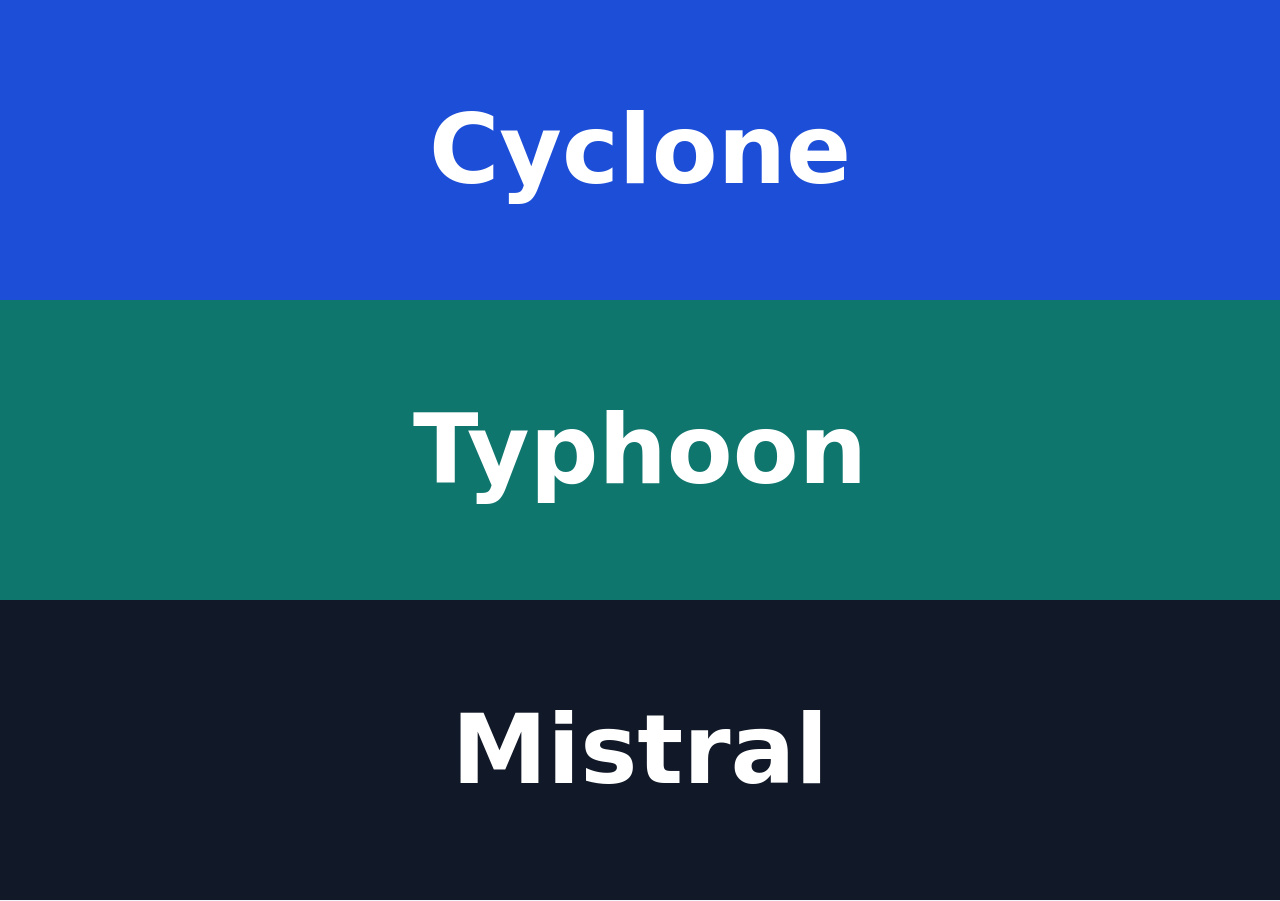
==== commit 375931e3: "Simplify VoiceOver data reading and unify distance unit controls" ====
--- a/index.html
+++ b/index.html
@@ -5,7 +5,7 @@
 <meta name="viewport" content="width=device-width, initial-scale=1" />
 <meta name="color-scheme" content="light dark" />
 <title>Cyclone</title>
-<link rel="stylesheet" href="app.css?v=b545cc4811be" />
+<link rel="stylesheet" href="app.css?v=8007fc8c7fa7" />
 </head>
 <body>
 <div id="launcher">
@@ -13,6 +13,27 @@
   <button type="button" id="open-typhoon" data-section="typhoon">Typhoon</button>
   <button type="button" id="open-mistral" data-section="mistral">Mistral</button>
 </div>
+<div id="more-data-dialog" hidden>
+  <button id="close-more-data" type="button">Back</button>
+  <h2 id="more-data-heading">More data</h2>
+  <div class="data-tabs">
+    <button id="data-today" type="button" class="selected">Today (selected)</button>
+    <button id="data-all-time" type="button">All time</button>
+  </div>
+  <div id="more-data-content"></div>
+  <button id="data-unit-btn" type="button">Switch to miles</button>
+  <p>Combined rides from Cyclone, Typhoon and Mistral.</p>
+  <p id="data-coverage"></p>
+  <p>“Not recorded” means the bike did not supply that measurement, or it was not saved for older rides. Calories calculated from power are estimates.</p>
+  <div id="data-weight-form">
+    <label for="data-weight">Body weight for future rides (kg)</label>
+    <input id="data-weight" type="number" min="30" max="250" step="0.1" required />
+    <button id="save-data-weight" type="button">Save weight</button>
+    <p>Watts per kilo uses the body weight saved when each ride started. The default is 75 kg.</p>
+    <p id="data-weight-status"></p>
+  </div>
+</div>
+
 <div id="cyclone-section" class="workout-section" hidden>
 <div id="cyclone-page-header">
   <div id="cyclone-header-inner">
@@ -33,37 +54,26 @@
   </div>
 
   <div id="cyclone-rpm-display" hidden>
-    <div id="cyclone-rpm-label">Cadence (RPM)</div>
-    <div id="cyclone-rpm-value">0</div>
+    <p id="cyclone-rpm-value">Cadence: 0 RPM</p>
   </div>
 
   <div id="cyclone-stats">
-    <div class="stat-row">
-      <span class="stat-label">Today</span>
-      <span class="stat-value" id="cyclone-stat-today">0.00 km</span>
-    </div>
-    <div class="stat-row">
-      <span class="stat-label">Last 7 days</span>
-      <span class="stat-value" id="cyclone-stat-week">0.00 km</span>
-    </div>
-    <div class="stat-row">
-      <span class="stat-label">Last 30 days</span>
-      <span class="stat-value" id="cyclone-stat-month">0.00 km</span>
-    </div>
-    <div class="stat-row">
-      <span class="stat-label">All time</span>
-      <span class="stat-value" id="cyclone-stat-alltime">0.00 km</span>
-    </div>
+    <p class="stat-row" id="cyclone-stat-today">Today: 0.00 km</p>
+    <p class="stat-row" id="cyclone-stat-week">Last 7 days: 0.00 km</p>
+    <p class="stat-row" id="cyclone-stat-month">Last 30 days: 0.00 km</p>
+    <p class="stat-row" id="cyclone-stat-alltime">All time: 0.00 km</p>
   </div>
 
   <button id="cyclone-reset-btn">Reset all distance data</button>
-</div>
-
-<p id="cyclone-spoken" class="vh" aria-live="assertive" aria-atomic="true"></p>
+  <button id="cyclone-more-data-btn" class="more-data-button" type="button">More data</button>
+  <button id="cyclone-workout-unit-btn" class="more-data-button" type="button">Switch to miles</button>
+</div>
+
+
 </div>
 
 <div id="typhoon-section" class="workout-section" hidden>
-<div id="typhoon-spoken" class="vh" aria-live="assertive" aria-atomic="true"></div>
+
 <audio id="typhoon-music" preload="auto"></audio>
 <audio id="typhoon-music-preload" preload="auto"></audio>
 
@@ -75,7 +85,7 @@
 </div>
 
 <div id="typhoon-page-main">
-  <section id="typhoon-setup-section">
+  <div id="typhoon-setup-section">
     <div id="typhoon-duration-grid" class="duration-grid">
       <button class="duration-choice" type="button" data-minutes="3">3 minutes</button>
       <button class="duration-choice" type="button" data-minutes="5">5 minutes</button>
@@ -83,38 +93,40 @@
       <button class="duration-choice" type="button" data-minutes="10">10 minutes</button>
     </div>
     <p id="typhoon-unsupported" class="vh" hidden>This browser does not provide Web Bluetooth.</p>
-  </section>
+  </div>
 
   <button id="typhoon-main-action" type="button" hidden>Connect</button>
 
-  <section id="typhoon-countdown-section" hidden>
+  <div id="typhoon-countdown-section" hidden>
     <div id="typhoon-countdown" aria-hidden="true">3</div>
-  </section>
-
-  <section id="typhoon-workout-section" hidden>
+  </div>
+
+  <div id="typhoon-workout-section" hidden>
     <div id="typhoon-workout-clock" aria-label="Time remaining">0:00</div>
     <div id="typhoon-countdown-message" aria-hidden="true" hidden></div>
     <div id="typhoon-cadence-display">
-      <div id="typhoon-cadence-label">Cadence (RPM)</div>
-      <div id="typhoon-live-cadence-value">0</div>
+      <p id="typhoon-live-cadence-value">Cadence: 0 RPM</p>
     </div>
     <div class="workout-actions">
       <button id="typhoon-next-song" type="button">Next song</button>
     </div>
-  </section>
-
-  <section id="typhoon-results-section" hidden>
+  </div>
+
+  <div id="typhoon-results-section" hidden>
     <h2 id="typhoon-results-heading" tabindex="-1">Workout results</h2>
     <ul id="typhoon-comparison-list" class="comparison-list"></ul>
-  </section>
-
-  <section id="typhoon-distance-section" hidden>
+  </div>
+
+  <div id="typhoon-distance-section" hidden>
     <h2 id="typhoon-distance-heading">Distance</h2>
-    <div class="stat-row"><span class="stat-label">This workout</span><span class="stat-value" id="typhoon-distance-workout">0.00 kilometres</span></div>
-    <div class="stat-row"><span class="stat-label">Last 7 days</span><span class="stat-value" id="typhoon-distance-week">0.00 kilometres</span></div>
-    <div class="stat-row"><span class="stat-label">Last 30 days</span><span class="stat-value" id="typhoon-distance-month">0.00 kilometres</span></div>
-    <div class="stat-row"><span class="stat-label">All time</span><span class="stat-value" id="typhoon-distance-all">0.00 kilometres</span></div>
-  </section>
+    <p class="stat-row" id="typhoon-distance-workout">This workout: 0.00 kilometres</p>
+    <p class="stat-row" id="typhoon-distance-week">Last 7 days: 0.00 kilometres</p>
+    <p class="stat-row" id="typhoon-distance-month">Last 30 days: 0.00 kilometres</p>
+    <p class="stat-row" id="typhoon-distance-all">All time: 0.00 kilometres</p>
+  </div>
+
+  <button id="typhoon-more-data-btn" class="more-data-button" type="button" hidden>More data</button>
+  <button id="typhoon-workout-unit-btn" class="more-data-button" type="button" hidden>Switch to miles</button>
 
   <div id="typhoon-post-workout-actions" hidden>
     <button id="typhoon-another-workout" type="button">Another workout</button>
@@ -166,38 +178,33 @@
   <p id="mistral-distance-progress"></p>
 
   <div id="mistral-rpm-display" hidden>
-    <div id="mistral-rpm-label">Cadence (RPM)</div>
-    <div id="mistral-rpm-value">0</div>
+    <p id="mistral-rpm-value">Cadence: 0 RPM</p>
+  </div>
+
+  <div id="mistral-results-section" hidden>
+    <h2 id="mistral-results-heading" tabindex="-1">Workout results</h2>
+    <p class="stat-row" id="mistral-result-time">Time: </p>
+    <p class="stat-row" id="mistral-result-speed">Average speed: </p>
   </div>
 
   <div id="mistral-stats">
-    <div class="stat-row">
-      <span class="stat-label">Today</span>
-      <span class="stat-value" id="mistral-stat-today">0.00 km</span>
-    </div>
-    <div class="stat-row">
-      <span class="stat-label">Last 7 days</span>
-      <span class="stat-value" id="mistral-stat-week">0.00 km</span>
-    </div>
-    <div class="stat-row">
-      <span class="stat-label">Last 30 days</span>
-      <span class="stat-value" id="mistral-stat-month">0.00 km</span>
-    </div>
-    <div class="stat-row">
-      <span class="stat-label">All time</span>
-      <span class="stat-value" id="mistral-stat-alltime">0.00 km</span>
-    </div>
+    <p class="stat-row" id="mistral-stat-today">Today: 0.00 km</p>
+    <p class="stat-row" id="mistral-stat-week">Last 7 days: 0.00 km</p>
+    <p class="stat-row" id="mistral-stat-month">Last 30 days: 0.00 km</p>
+    <p class="stat-row" id="mistral-stat-alltime">All time: 0.00 km</p>
   </div>
 
   <button id="mistral-reset-btn">Reset all distance data</button>
   <button id="mistral-change-distance-btn" type="button">Choose distance</button>
-  </div>
-</div>
-
-<p id="mistral-cadence-spoken" class="vh" aria-live="polite" aria-atomic="true"></p>
-<p id="mistral-spoken" class="vh" aria-live="assertive" aria-atomic="true"></p>
-</div>
-
-<script src="app.js?v=b545cc4811be"></script>
+  <button id="mistral-more-data-btn" class="more-data-button" type="button">More data</button>
+  <button id="mistral-workout-unit-btn" class="more-data-button" type="button">Switch to KM</button>
+  </div>
+</div>
+
+
+
+</div>
+<div id="workout-announcements"><p id="cyclone-spoken" class="vh" aria-live="assertive" aria-atomic="true"></p><div id="typhoon-spoken" class="vh" aria-live="assertive" aria-atomic="true"></div><p id="mistral-cadence-spoken" class="vh" aria-live="polite" aria-atomic="true"></p><p id="mistral-spoken" class="vh" aria-live="assertive" aria-atomic="true"></p></div>
+<script src="app.js?v=8007fc8c7fa7"></script>
 </body>
 </html>
--- a/app.css
+++ b/app.css
@@ -40,6 +40,20 @@
 
 [hidden] { display: none !important; }
 .workout-section { min-height: 100vh; }
+#workout-announcements { position:absolute; width:1px; height:1px; overflow:hidden; clip:rect(0 0 0 0); white-space:nowrap; }
+
+
+.more-data-button { width:100%; min-height:3.5rem; margin-top:1.2rem; padding:.75rem; border:1.5px solid #9ca3af; border-radius:.65rem; background:transparent; color:inherit; font:700 1rem system-ui; cursor:pointer; }
+#more-data-dialog { box-sizing:border-box; width:100%; max-width:36rem; min-height:100vh; margin:0 auto; padding:1.25rem; background:#f4f6f9; color:#111827; font:1rem/1.6 system-ui; }
+#more-data-dialog button { min-height:3rem; padding:.5rem 1rem; border:1px solid #9ca3af; border-radius:.5rem; font:inherit; background:transparent; color:inherit; cursor:pointer; }
+#more-data-dialog .selected { background:#1d4ed8; color:white; }
+#more-data-dialog .data-tabs { display:grid; grid-template-columns:1fr 1fr; gap:.75rem; margin:1rem 0; }
+#more-data-dialog h2 { margin:.75rem 0; }
+#more-data-dialog h3 { margin:1.5rem 0 .5rem; }
+#more-data-dialog .data-row { margin:0; padding:.7rem 0; border-bottom:1px solid #9ca3af; }
+#more-data-dialog input { max-width:6rem; padding:.4rem; font:inherit; }
+#more-data-dialog :focus-visible { outline:3px solid #dc2626; outline-offset:3px; }
+@media (prefers-color-scheme:dark) { #more-data-dialog { background:#161b22; color:#e6edf3; } }
 
 #cyclone-section {
     --bg:       #f4f6f9;
@@ -163,7 +177,7 @@
     color: var(--muted);
   }
 #cyclone-section #cyclone-rpm-value {
-    font-size: 6rem;
+    font-size: clamp(2rem, 10vw, 3rem);
     font-weight: 800;
     font-variant-numeric: tabular-nums;
     line-height: 1;
@@ -309,7 +323,7 @@
   }
 #typhoon-section #typhoon-cadence-display { text-align: center; margin: 2rem 0; }
 #typhoon-section #typhoon-cadence-label { color: var(--muted); font-size: .8rem; font-weight: 700; text-transform: uppercase; letter-spacing: .1em; }
-#typhoon-section #typhoon-live-cadence-value { color: var(--accent); font-size: 6rem; font-weight: 800; line-height: 1; font-variant-numeric: tabular-nums; }
+#typhoon-section #typhoon-live-cadence-value { color: var(--accent); font-size: clamp(2rem, 10vw, 3rem); font-weight: 800; line-height: 1; font-variant-numeric: tabular-nums; }
 #typhoon-section .workout-actions { display: grid; gap: 1rem; margin-top: 2rem; }
 #typhoon-section .workout-actions button { width: 100%; }
 #typhoon-section #typhoon-next-song { color: var(--accent); }
@@ -490,7 +504,7 @@
     color: var(--muted);
   }
 #mistral-section #mistral-rpm-value {
-    font-size: 6rem;
+    font-size: clamp(2rem, 10vw, 3rem);
     font-weight: 800;
     font-variant-numeric: tabular-nums;
     line-height: 1;
